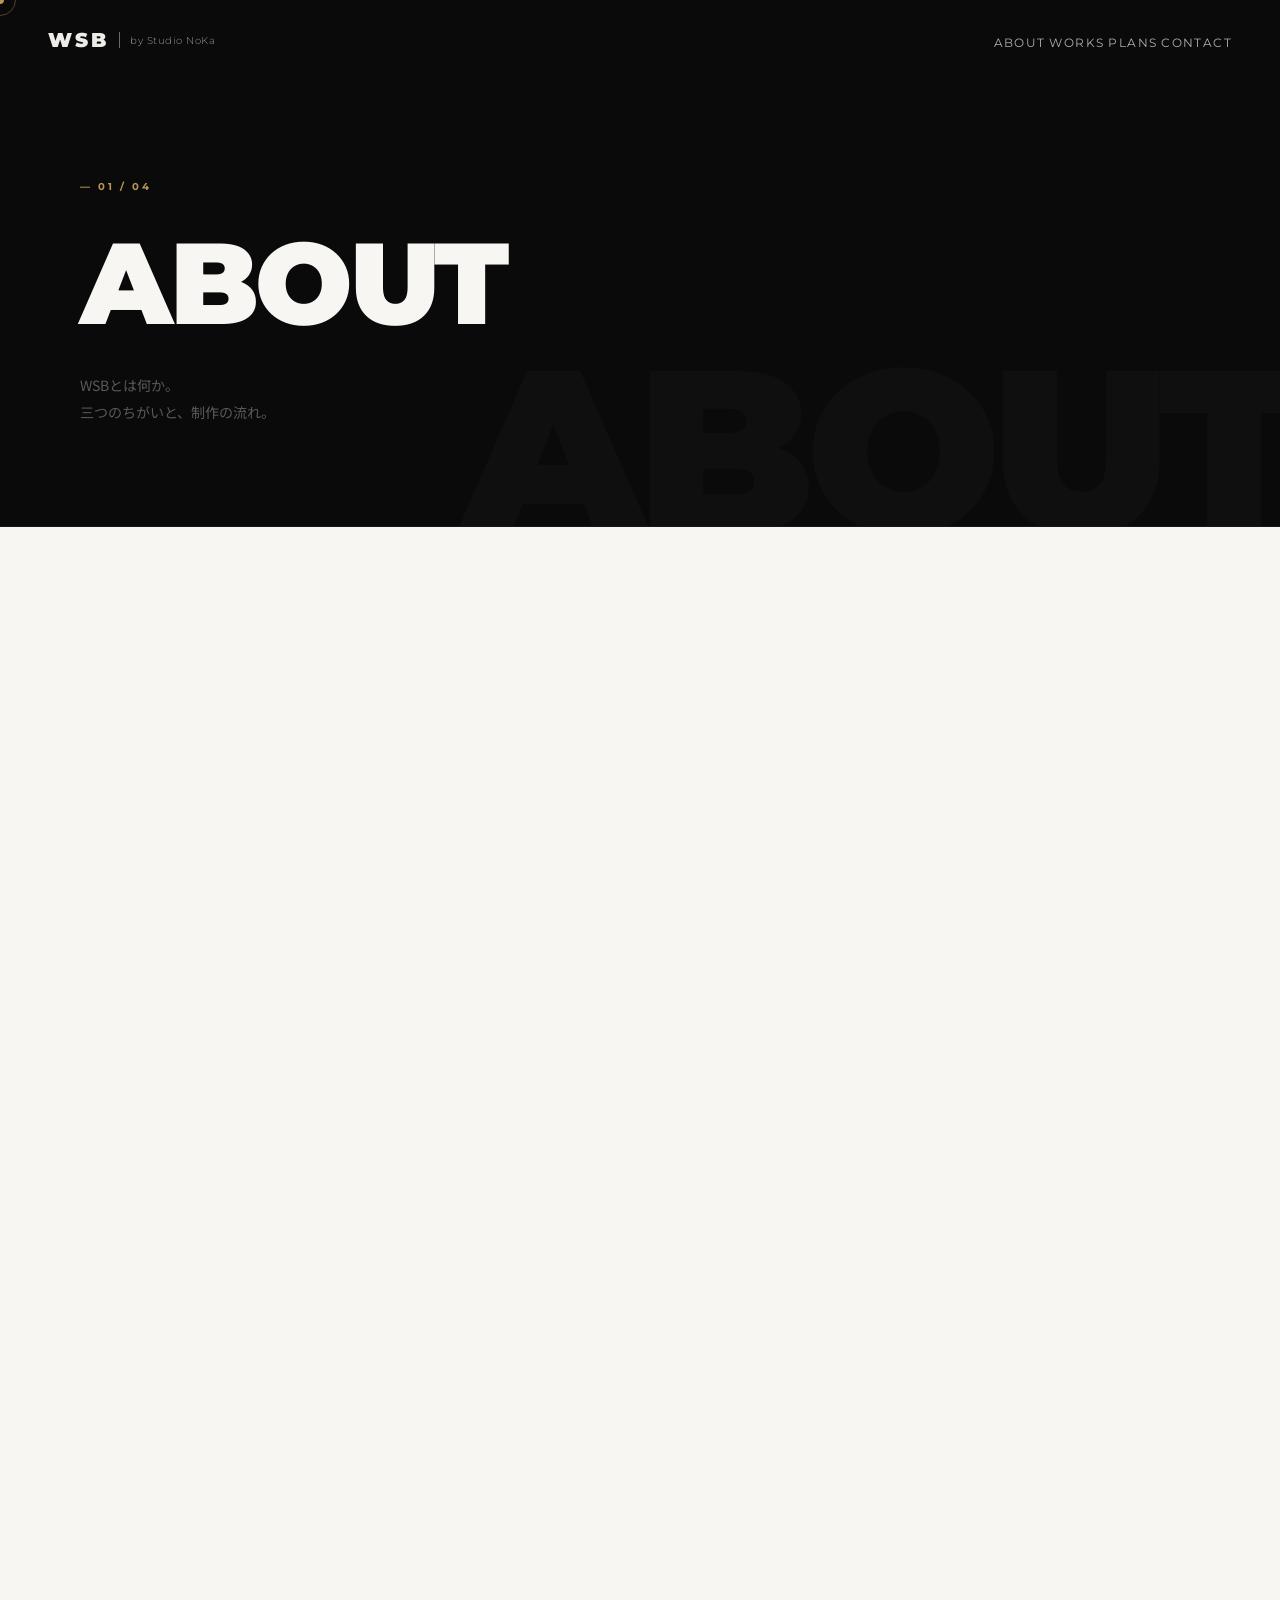
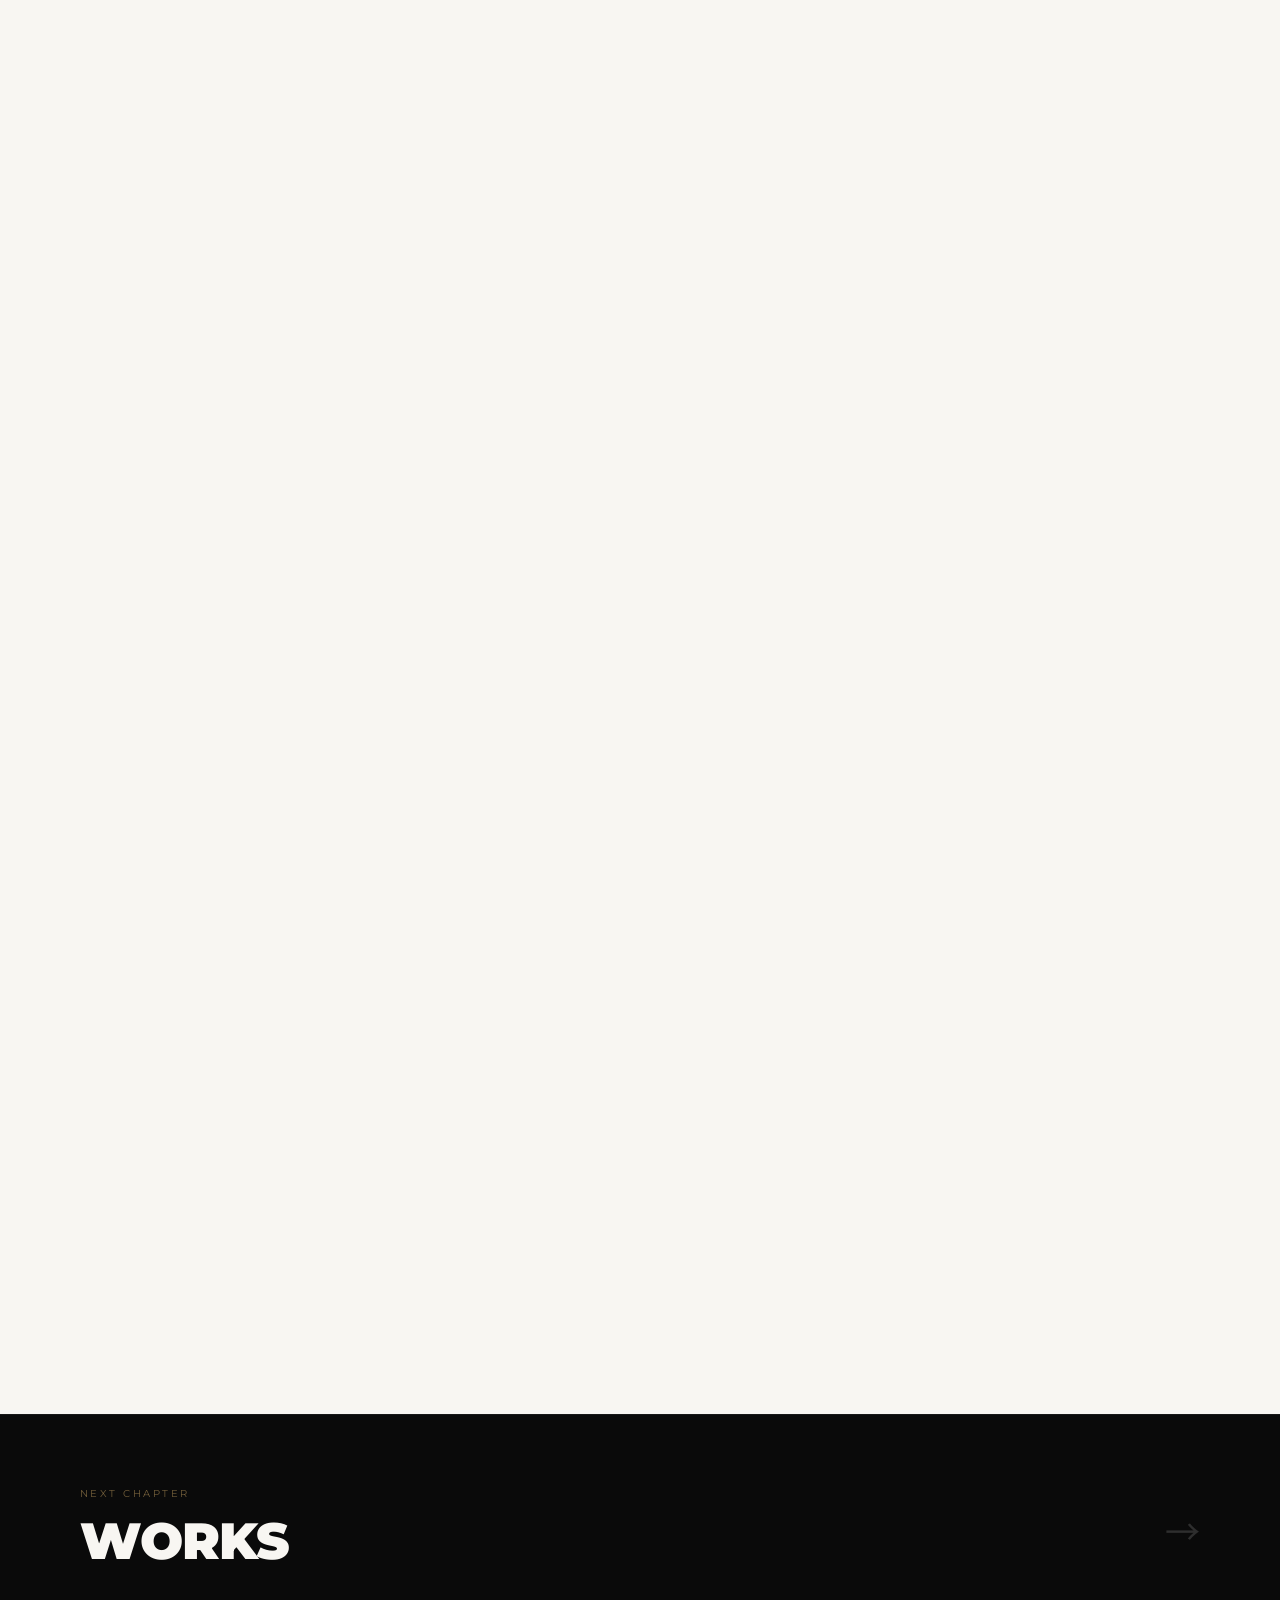
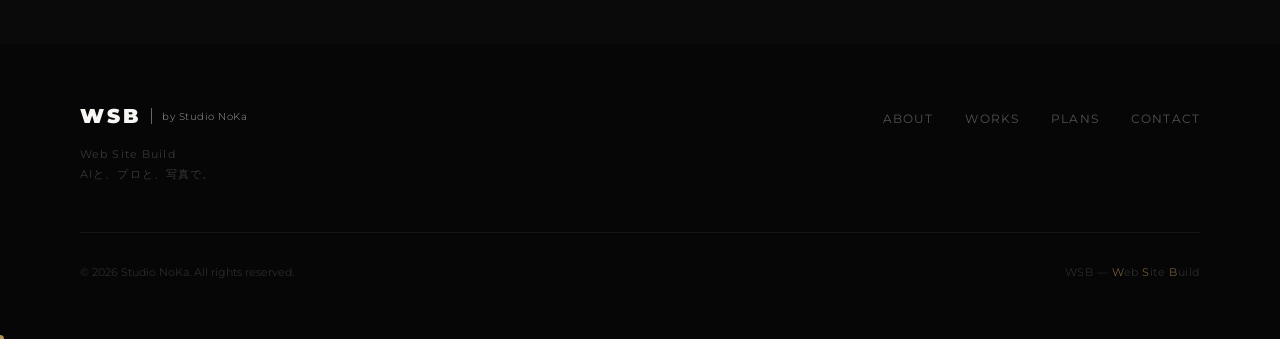
==== about.html @ 39efad17 "v0.4.0: 複数ページ構成へ変換（editorial マガジン style） - index.html をトップページに再構成、#chapters ナビを追加 - about.html / wor" ====
<!DOCTYPE html>
<html lang="ja">
<head>
  <meta charset="UTF-8" />
  <meta name="viewport" content="width=device-width, initial-scale=1.0" />
  <title>About — WSB by Studio NoKa</title>
  <link rel="stylesheet" href="style.css" />
  <link rel="preconnect" href="https://fonts.googleapis.com" />
  <link rel="preconnect" href="https://fonts.gstatic.com" crossorigin />
  <link href="https://fonts.googleapis.com/css2?family=Noto+Sans+JP:wght@100;300;400;700;900&family=Playfair+Display:ital,wght@0,400;0,700;1,400&family=Montserrat:wght@100;300;400;600;700;900&display=swap" rel="stylesheet" />
</head>
<body>

  <!-- ========== LOADER ========== -->
  <div id="loader">
    <div class="loader-text">WSB</div>
  </div>

  <!-- ========== HEADER ========== -->
  <header id="header">
    <div class="header-left">
      <a href="index.html" class="logo">
        <span class="logo-wsb">WSB</span>
        <span class="logo-rule"></span>
        <span class="logo-sub">by Studio NoKa</span>
      </a>
    </div>
    <div class="header-right">
      <nav>
        <a href="about.html">About</a>
        <a href="works.html">Works</a>
        <a href="plans.html">Plans</a>
        <a href="contact.html">Contact</a>
      </nav>
      <button class="menu-btn" id="menuBtn">
        <span></span><span></span>
      </button>
    </div>
  </header>

  <!-- ========== MOBILE MENU ========== -->
  <div class="mobile-menu" id="mobileMenu">
    <nav class="mobile-nav">
      <a href="about.html" class="mobile-link">About</a>
      <a href="works.html" class="mobile-link">Works</a>
      <a href="plans.html" class="mobile-link">Plans</a>
      <a href="contact.html" class="mobile-link">Contact</a>
    </nav>
  </div>

  <!-- ========== PAGE HERO ========== -->
  <section class="page-hero" data-title="About">
    <span class="page-hero-num">— 01 / 04</span>
    <h1>About</h1>
    <p class="page-hero-desc">WSBとは何か。<br>三つのちがいと、制作の流れ。</p>
  </section>

  <!-- ========== ABOUT: 3つのちがい ========== -->
  <section id="about">

    <div class="about-header reveal">
      <p class="section-eyebrow">— Three Differences</p>
      <h2>ほかと<em>ちがう</em>、<br>三つのこと。</h2>
    </div>

    <!-- 01 Photography -->
    <div class="about-row about-row--dark reveal">
      <div class="about-row-num">01</div>
      <div class="about-row-body">
        <h3>写真が、ぜんぶ変える。</h3>
        <p>フリー素材も、AI生成画像も、使いません。Studio NoKaのカメラマンが実際にお店へ行き、その場所にしかない光と空気を撮ります。本物の写真は、言葉より先に信頼をつくります。</p>
        <span class="about-tag">Real Photography</span>
      </div>
      <div class="about-row-img about-row-img--camera">
        <div class="camera-art">
          <div class="camera-body">
            <div class="camera-flash"></div>
          </div>
          <div class="camera-lens"></div>
        </div>
      </div>
    </div>

    <!-- 02 AI × Human -->
    <div class="about-row about-row--accent reveal">
      <div class="about-row-num">02</div>
      <div class="about-row-body">
        <h3>AIのスピードに、<br>人間の目を足す。</h3>
        <p>AIだけでは出せない「この感じ」を、プロが仕上げます。テキスト・構成・デザイン調整まで、人間がひとつひとつ確認して納品。早くて、安くて、ちゃんとしている。</p>
        <span class="about-tag">AI × Human</span>
      </div>
      <div class="deco-lines">
        <span></span><span></span><span></span>
      </div>
    </div>

    <!-- 03 Relationship -->
    <div class="about-row about-row--light reveal">
      <div class="about-row-num">03</div>
      <div class="about-row-body">
        <h3>作って終わり、<br>じゃない。</h3>
        <p>公開後の更新・修正・相談に、ずっと答えます。「デジタルのことは全部あの人に」と思ってもらえる存在になること。それが、WSBの本当の仕事です。</p>
        <span class="about-tag">Ongoing Support</span>
      </div>
      <div class="deco-circle"></div>
    </div>

  </section>

  <!-- ========== FLOW ========== -->
  <section id="flow" class="reveal">
    <div class="flow-header">
      <p class="section-eyebrow">— Process</p>
      <h2>制作の<em>流れ</em>。</h2>
    </div>
    <div class="flow-body">
      <div class="flow-line"></div>
      <div class="flow-items">

        <div class="flow-item" data-num="STEP 01">
          <div class="flow-dot"></div>
          <div class="flow-content">
            <h3>無料相談（LINEまたはZoom）</h3>
            <p>まずは話しましょう。お店のこと、理想のイメージ、予算感、なんでも。30分もあれば方向性が見えます。</p>
          </div>
        </div>

        <div class="flow-item" data-num="STEP 02">
          <div class="flow-dot"></div>
          <div class="flow-content">
            <h3>撮影（オプション）</h3>
            <p>Studio NoKaのカメラマンがお店に伺い、サイト用の写真を撮影します。撮影なしのプランでもOKです。</p>
          </div>
        </div>

        <div class="flow-item" data-num="STEP 03">
          <div class="flow-dot"></div>
          <div class="flow-content">
            <h3>制作・確認</h3>
            <p>AIと人間の手で、最短1〜2週間で仕上げます。確認のやりとりはLINEで気軽に。</p>
          </div>
        </div>

        <div class="flow-item" data-num="STEP 04">
          <div class="flow-dot"></div>
          <div class="flow-content">
            <h3>公開・その後</h3>
            <p>ドメイン取得・サーバー設定・公開まで全部やります。公開後の修正や相談も、ずっと対応します。</p>
          </div>
        </div>

      </div>
    </div>
  </section>

  <!-- ========== PAGE NEXT ========== -->
  <a href="works.html" class="page-next">
    <div>
      <span class="page-next-label">Next Chapter</span>
      <span class="page-next-title">Works</span>
    </div>
    <span class="page-next-arrow">→</span>
  </a>

  <!-- ========== FOOTER ========== -->
  <footer>
    <div class="footer-top">
      <div class="footer-logo-wrap">
        <div class="logo">
          <span class="logo-wsb">WSB</span>
          <span class="logo-rule"></span>
          <span class="logo-sub">by Studio NoKa</span>
        </div>
        <p class="footer-tagline">Web Site Build<br>AIと、プロと、写真で。</p>
      </div>
      <nav class="footer-nav">
        <a href="about.html">About</a>
        <a href="works.html">Works</a>
        <a href="plans.html">Plans</a>
        <a href="contact.html">Contact</a>
      </nav>
    </div>
    <div class="footer-bottom">
      <p>© 2026 Studio NoKa. All rights reserved.</p>
      <p class="footer-credit">WSB — <em>W</em>eb <em>S</em>ite <em>B</em>uild</p>
    </div>
  </footer>

  <script src="script.js"></script>
</body>
</html>
---- style.css ----
/* ============================================================
   WSB by Studio NoKa — style.css  v2 (Editorial)
   ============================================================ */

:root {
  --black:     #0a0a0a;
  --white:     #f8f6f2;
  --off-white: #eeece8;
  --gray:      #888580;
  --gold:      #b8965a;
  --gold-lt:   #d4b07a;
  --dark:      #141414;
  --font-en:   'Montserrat', sans-serif;
  --font-serif:'Playfair Display', serif;
  --font-jp:   'Noto Sans JP', sans-serif;
}

*, *::before, *::after { box-sizing: border-box; margin: 0; padding: 0; }
html { scroll-behavior: smooth; }

body {
  font-family: var(--font-jp);
  background: var(--white);
  color: var(--black);
  overflow-x: hidden;
  cursor: none;
  -webkit-font-smoothing: antialiased;
  -moz-osx-font-smoothing: grayscale;
  text-rendering: optimizeLegibility;
}

/* カスタムカーソル */
body::before {
  content: '';
  width: 8px; height: 8px;
  background: var(--gold);
  border-radius: 50%;
  position: fixed;
  top: 0; left: 0;
  pointer-events: none;
  z-index: 9999;
  transform: translate(-50%, -50%);
  transition: width 0.2s, height 0.2s;
}

.section-eyebrow {
  font-family: var(--font-en);
  font-size: 0.7rem;
  font-weight: 600;
  letter-spacing: 0.25em;
  text-transform: uppercase;
  color: var(--gold);
  margin-bottom: 20px;
  display: block;
}

/* ============================================================
   LOADER
   ============================================================ */

#loader {
  position: fixed;
  inset: 0;
  background: var(--black);
  z-index: 9000;
  display: flex;
  align-items: center;
  justify-content: center;
  transition: opacity 0.6s ease, visibility 0.6s ease;
}

#loader.hidden {
  opacity: 0;
  visibility: hidden;
}

.loader-text {
  font-family: var(--font-en);
  font-weight: 900;
  font-size: 4rem;
  letter-spacing: 0.3em;
  color: var(--white);
  animation: loaderPulse 0.8s ease-in-out alternate infinite;
}

@keyframes loaderPulse {
  from { opacity: 0.3; letter-spacing: 0.3em; }
  to   { opacity: 1;   letter-spacing: 0.5em; }
}

/* ============================================================
   HEADER
   ============================================================ */

#header {
  position: fixed;
  top: 0; left: 0; right: 0;
  z-index: 500;
  padding: 28px 48px;
  display: flex;
  align-items: center;
  justify-content: space-between;
  mix-blend-mode: difference;
}

#header.scrolled { mix-blend-mode: normal; background: rgba(248,246,242,0.92); backdrop-filter: blur(12px); padding: 18px 48px; transition: all 0.4s; }

.logo {
  display: flex;
  align-items: center;
  gap: 10px;
  text-decoration: none;
}

.logo-wsb {
  font-family: var(--font-en);
  font-size: 1.25rem;
  font-weight: 900;
  letter-spacing: 0.15em;
  color: var(--white);
}

#header.scrolled .logo-wsb { color: var(--black); }

.logo-rule {
  width: 1px;
  height: 16px;
  background: rgba(255,255,255,0.4);
  display: block;
}

#header.scrolled .logo-rule { background: rgba(0,0,0,0.2); }

.logo-sub {
  font-family: var(--font-en);
  font-size: 0.65rem;
  font-weight: 300;
  color: rgba(255,255,255,0.6);
  letter-spacing: 0.05em;
}

#header.scrolled .logo-sub { color: var(--gray); }

.header-right {
  display: flex;
  align-items: center;
  gap: 40px;
}

nav a {
  font-family: var(--font-en);
  font-size: 0.72rem;
  font-weight: 400;
  letter-spacing: 0.12em;
  text-transform: uppercase;
  color: rgba(255,255,255,0.7);
  text-decoration: none;
  transition: color 0.2s;
}

nav a:hover { color: var(--gold); }
#header.scrolled nav a { color: var(--black); }
#header.scrolled nav a:hover { color: var(--gold); }

.menu-btn {
  display: none;
  flex-direction: column;
  gap: 5px;
  background: none;
  border: none;
  cursor: pointer;
  padding: 4px;
}

.menu-btn span {
  display: block;
  width: 22px;
  height: 1px;
  background: var(--white);
  transition: transform 0.3s;
}

#header.scrolled .menu-btn span { background: var(--black); }

/* ============================================================
   MOBILE MENU
   ============================================================ */

.mobile-menu {
  position: fixed;
  inset: 0;
  background: var(--black);
  z-index: 400;
  display: flex;
  align-items: center;
  justify-content: center;
  opacity: 0;
  visibility: hidden;
  transition: opacity 0.4s, visibility 0.4s;
}

.mobile-menu.open { opacity: 1; visibility: visible; }

.mobile-nav {
  display: flex;
  flex-direction: column;
  gap: 32px;
  text-align: center;
}

.mobile-link {
  font-family: var(--font-en);
  font-size: 2rem;
  font-weight: 700;
  letter-spacing: 0.1em;
  color: var(--white);
  text-decoration: none;
  text-transform: uppercase;
  transition: color 0.2s;
}

.mobile-link:hover { color: var(--gold); }

/* ============================================================
   HERO
   ============================================================ */

#hero {
  min-height: 100vh;
  background: var(--black);
  display: grid;
  grid-template-columns: 1fr 1fr;
  grid-template-rows: 1fr auto;
  position: relative;
  overflow: hidden;
}

/* ノイズテクスチャ */
#hero::before {
  content: '';
  position: absolute;
  inset: 0;
  background-image: url("data:image/svg+xml,%3Csvg viewBox='0 0 256 256' xmlns='http://www.w3.org/2000/svg'%3E%3Cfilter id='noise'%3E%3CfeTurbulence type='fractalNoise' baseFrequency='0.9' numOctaves='4' stitchTiles='stitch'/%3E%3C/filter%3E%3Crect width='100%25' height='100%25' filter='url(%23noise)' opacity='0.04'/%3E%3C/svg%3E");
  opacity: 0.4;
  z-index: 1;
  pointer-events: none;
}

.hero-side-label {
  position: absolute;
  left: 0;
  top: 50%;
  transform: translateX(-50%) translateY(-50%) rotate(-90deg);
  z-index: 2;
  white-space: nowrap;
}

.hero-side-label span {
  font-family: var(--font-en);
  font-size: 0.6rem;
  font-weight: 300;
  letter-spacing: 0.3em;
  color: rgba(255,255,255,0.2);
  text-transform: uppercase;
}

.hero-copy {
  grid-column: 1;
  grid-row: 1;
  display: flex;
  align-items: flex-end;
  padding: 120px 64px 80px;
  z-index: 2;
  position: relative;
}

.hero-copy-inner { width: 100%; }

.hero-no {
  font-family: var(--font-en);
  font-size: 0.7rem;
  color: var(--gold);
  letter-spacing: 0.2em;
  margin-bottom: 32px;
}

#hero h1 {
  overflow: hidden;
}

.h1-line {
  display: block;
  font-family: var(--font-jp);
  font-weight: 900;
  font-size: clamp(3.5rem, 7vw, 6.5rem);
  color: var(--white);
  line-height: 1.1;
  letter-spacing: -0.02em;
  transform: translateY(100%);
  opacity: 0;
  transition: transform 0.9s cubic-bezier(0.16, 1, 0.3, 1), opacity 0.9s ease;
}

.h1-line--2 { transition-delay: 0.1s; }
.h1-line--3 { transition-delay: 0.2s; }

.h1-line.visible { transform: translateY(0); opacity: 1; }

.hero-sub-wrap {
  margin-top: 40px;
  display: flex;
  align-items: flex-end;
  justify-content: space-between;
  gap: 24px;
}

.hero-sub {
  font-size: 0.85rem;
  line-height: 1.9;
  color: rgba(255,255,255,0.45);
  max-width: 280px;
}

.hero-cta {
  display: inline-flex;
  align-items: center;
  gap: 10px;
  border: 1px solid rgba(255,255,255,0.2);
  color: var(--white);
  padding: 14px 28px;
  font-family: var(--font-en);
  font-size: 0.75rem;
  font-weight: 600;
  letter-spacing: 0.12em;
  text-transform: uppercase;
  text-decoration: none;
  white-space: nowrap;
  transition: border-color 0.3s, background 0.3s;
  flex-shrink: 0;
}

.hero-cta:hover { border-color: var(--gold); background: rgba(184,150,90,0.1); }

.hero-visual {
  grid-column: 2;
  grid-row: 1;
  position: relative;
  z-index: 2;
}

.hero-img-frame {
  position: absolute;
  inset: 60px 40px 40px 0;
  overflow: hidden;
  background: linear-gradient(160deg, rgba(184,150,90,0.06) 0%, transparent 60%), #0d0d0d;
}

/* グリッドテクスチャ */
.hero-img-frame::before {
  content: '';
  position: absolute;
  inset: 0;
  background-image:
    linear-gradient(rgba(184,150,90,0.04) 1px, transparent 1px),
    linear-gradient(90deg, rgba(184,150,90,0.04) 1px, transparent 1px);
  background-size: 48px 48px;
  pointer-events: none;
  z-index: 1;
}

/* 幽霊テキスト */
.hero-img-frame::after {
  content: 'PHOTO';
  position: absolute;
  bottom: -24px;
  right: -16px;
  font-family: var(--font-en);
  font-weight: 900;
  font-size: clamp(6rem, 14vw, 11rem);
  color: rgba(255,255,255,0.025);
  letter-spacing: -0.04em;
  line-height: 1;
  pointer-events: none;
  z-index: 1;
  user-select: none;
}

.hero-img-inner {
  width: 100%;
  height: 100%;
  background:
    linear-gradient(160deg, rgba(184,150,90,0.15) 0%, transparent 50%),
    linear-gradient(to bottom right, #1a1008, #0a0a0a);
  transform: scale(1.05);
  transition: transform 8s ease;
}

.hero-img-inner:hover { transform: scale(1); }

/* ============================================================
   HERO IMAGE PLACEHOLDER
   画像・モックアップが入るまでの空フレーム
   ============================================================ */

/* 右下に装飾テキスト */
.hero-caption {
  position: absolute;
  bottom: 48px;
  right: 48px;
  z-index: 3;
}

.hero-caption span {
  font-family: var(--font-en);
  font-size: 0.6rem;
  color: rgba(255,255,255,0.2);
  letter-spacing: 0.1em;
  writing-mode: vertical-rl;
}

/* マーキー */
.hero-marquee {
  grid-column: 1 / -1;
  grid-row: 2;
  border-top: 1px solid rgba(255,255,255,0.08);
  overflow: hidden;
  padding: 16px 0;
  z-index: 2;
}

.marquee-track {
  display: flex;
  white-space: nowrap;
  animation: marquee 20s linear infinite;
}

.marquee-track span {
  font-family: var(--font-en);
  font-size: 0.7rem;
  font-weight: 300;
  letter-spacing: 0.2em;
  color: rgba(255,255,255,0.25);
  padding-right: 0;
  flex-shrink: 0;
}

@keyframes marquee {
  from { transform: translateX(0); }
  to   { transform: translateX(-33.33%); }
}

/* ============================================================
   STATEMENT
   ============================================================ */

#statement {
  background: var(--off-white);
  padding: 200px 80px;
  position: relative;
  overflow: hidden;
}

.statement-inner {
  max-width: 900px;
}

.statement-label {
  font-family: var(--font-en);
  font-size: 0.7rem;
  letter-spacing: 0.2em;
  color: var(--gold);
  margin-bottom: 48px;
}

.statement-quote {
  font-family: var(--font-jp);
  font-size: clamp(2.2rem, 5vw, 4.5rem);
  font-weight: 700;
  line-height: 1.4;
  color: var(--black);
  margin-bottom: 56px;
  border: none;
}

.statement-quote em {
  font-style: normal;
  color: var(--gold);
  position: relative;
}

.statement-quote em::after {
  content: '';
  position: absolute;
  bottom: 4px;
  left: 0; right: 0;
  height: 2px;
  background: var(--gold);
  opacity: 0.4;
}

.statement-sub {
  padding-left: 40px;
  border-left: 2px solid var(--gold);
}

.statement-sub p {
  font-size: 0.95rem;
  line-height: 1.9;
  color: var(--gray);
  margin-bottom: 16px;
}

.statement-answer {
  font-weight: 700;
  color: var(--black) !important;
  font-size: 1.1rem !important;
}

/* 背景大きな数字 */
.statement-number {
  position: absolute;
  right: -20px;
  top: 50%;
  transform: translateY(-50%);
  font-family: var(--font-en);
  font-size: clamp(180px, 25vw, 300px);
  font-weight: 900;
  color: rgba(0,0,0,0.04);
  line-height: 1;
  user-select: none;
  pointer-events: none;
}

/* ============================================================
   ABOUT — 3つの強み（フルブリード横断レイアウト）
   ============================================================ */

#about {
  padding: 0;
}

.about-header {
  padding: 120px 80px 80px;
  background: var(--white);
}

.about-header h2 {
  font-family: var(--font-jp);
  font-size: clamp(2rem, 4vw, 3.5rem);
  font-weight: 700;
  line-height: 1.3;
}

.about-header h2 em {
  font-style: normal;
  font-family: var(--font-serif);
  color: var(--gold);
}

.about-row {
  display: grid;
  grid-template-columns: 120px 1fr auto;
  align-items: center;
  min-height: 320px;
  padding: 64px 80px;
  position: relative;
  overflow: hidden;
  gap: 40px;
}

.about-row--dark  { background: var(--black); }
.about-row--accent{ background: var(--dark); }
.about-row--light { background: var(--off-white); }

.about-row-num {
  font-family: var(--font-en);
  font-weight: 900;
  font-size: 5rem;
  line-height: 1;
  color: rgba(255,255,255,0.06);
  flex-shrink: 0;
}

.about-row--light .about-row-num { color: rgba(0,0,0,0.06); }

.about-row-body { max-width: 540px; }

.about-row-body h3 {
  font-family: var(--font-jp);
  font-size: clamp(1.4rem, 2.5vw, 2rem);
  font-weight: 700;
  line-height: 1.4;
  color: var(--white);
  margin-bottom: 20px;
}

.about-row--light .about-row-body h3 { color: var(--black); }

.about-row-body p {
  font-size: 0.88rem;
  line-height: 1.9;
  color: rgba(255,255,255,0.5);
}

.about-row--light .about-row-body p { color: var(--gray); }

.about-tag {
  display: inline-block;
  margin-top: 24px;
  font-family: var(--font-en);
  font-size: 0.65rem;
  letter-spacing: 0.15em;
  text-transform: uppercase;
  color: var(--gold);
  border: 1px solid rgba(184,150,90,0.4);
  padding: 6px 16px;
  border-radius: 20px;
}

/* 装飾要素 */
.deco-lines {
  display: flex;
  flex-direction: column;
  gap: 8px;
  flex-shrink: 0;
}

.deco-lines span {
  display: block;
  height: 1px;
  background: rgba(255,255,255,0.1);
  width: 80px;
}

.deco-lines span:nth-child(2) { width: 120px; }
.deco-lines span:nth-child(3) { width: 60px; }

.about-row-img {
  width: 260px;
  height: 260px;
  flex-shrink: 0;
  border-radius: 2px;
  overflow: hidden;
}

.about-row-img--camera {
  background: transparent;
  display: flex;
  align-items: center;
  justify-content: center;
  position: relative;
}

/* CSS カメラアート */
.camera-art {
  position: relative;
  width: 140px;
  height: 100px;
  opacity: 0.25;
}

.camera-body {
  position: absolute;
  inset: 0;
  border: 2px solid var(--gold);
  border-radius: 10px;
}

.camera-body::before {
  content: '';
  position: absolute;
  top: -12px; left: 50%; transform: translateX(-50%);
  width: 40px; height: 12px;
  border: 2px solid var(--gold);
  border-bottom: none;
  border-radius: 4px 4px 0 0;
}

.camera-lens {
  position: absolute;
  top: 50%; left: 50%;
  transform: translate(-50%, -50%);
  width: 48px; height: 48px;
  border: 2px solid var(--gold);
  border-radius: 50%;
}

.camera-lens::after {
  content: '';
  position: absolute;
  inset: 8px;
  border: 1px solid rgba(184,150,90,0.5);
  border-radius: 50%;
}

.camera-flash {
  position: absolute;
  top: 16px; left: 16px;
  width: 16px; height: 10px;
  border: 1px solid var(--gold);
  border-radius: 2px;
}

.deco-circle {
  width: 180px;
  height: 180px;
  border: 1px solid rgba(0,0,0,0.08);
  border-radius: 50%;
  flex-shrink: 0;
}

/* ============================================================
   FLOW
   ============================================================ */

#flow {
  background: var(--white);
  padding: 160px 0;
}

.flow-header {
  padding: 0 80px;
  margin-bottom: 80px;
}

.flow-header h2 {
  font-family: var(--font-en);
  font-size: clamp(2rem, 4vw, 3.5rem);
  font-weight: 900;
  line-height: 1.1;
  letter-spacing: -0.02em;
}

.flow-header h2 em {
  font-style: italic;
  font-family: var(--font-serif);
  color: var(--gold);
}

.flow-body {
  padding: 0 80px;
  position: relative;
}

.flow-line {
  position: absolute;
  left: 120px;
  top: 12px;
  bottom: 12px;
  width: 1px;
  background: linear-gradient(to bottom, var(--gold), transparent);
}

.flow-items {
  display: flex;
  flex-direction: column;
  gap: 0;
}

.flow-item {
  display: grid;
  grid-template-columns: 80px 1fr;
  gap: 40px;
  padding: 40px 0;
  border-bottom: 1px solid rgba(0,0,0,0.06);
  position: relative;
}

.flow-item::before {
  content: attr(data-num);
  position: absolute;
  left: -8px;
  top: 40px;
  font-family: var(--font-en);
  font-size: 0.65rem;
  font-weight: 700;
  color: var(--gold);
  letter-spacing: 0.1em;
}

.flow-dot {
  width: 10px;
  height: 10px;
  background: var(--gold);
  border-radius: 50%;
  margin-top: 6px;
  flex-shrink: 0;
  position: relative;
  left: 32px;
}

.flow-content h3 {
  font-size: 1.1rem;
  font-weight: 700;
  margin-bottom: 8px;
}

.flow-content p {
  font-size: 0.85rem;
  color: var(--gray);
  line-height: 1.8;
}

/* ============================================================
   PLANS
   ============================================================ */

#plans {
  background: var(--black);
  padding: 120px 0;
}

.plans-label-wrap {
  padding: 0 80px;
  margin-bottom: 80px;
}

.plans-label-wrap h2 {
  font-family: var(--font-jp);
  font-size: clamp(2rem, 4vw, 3.5rem);
  font-weight: 700;
  line-height: 1.3;
  color: var(--white);
}

.plans-label-wrap h2 em {
  font-style: normal;
  font-family: var(--font-serif);
  color: var(--gold);
}

.plans-list {
  border-top: 1px solid rgba(255,255,255,0.06);
}

.plan-row {
  display: grid;
  grid-template-columns: 220px 200px 1fr 180px;
  align-items: center;
  gap: 40px;
  padding: 48px 80px;
  border-bottom: 1px solid rgba(255,255,255,0.06);
  position: relative;
  transition: background 0.3s;
}

.plan-row:hover { background: rgba(255,255,255,0.02); }

/* ¥0 Self 行 — 少し抑えたトーンで、でも堂々と */
.plan-row--free {
  opacity: 0.6;
  border-bottom-style: dashed;
}

.plan-row--free:hover {
  opacity: 1;
}

.plan-row-price--free {
  color: var(--gray);
  font-size: 1.8rem;
}

.plan-row-btn--free {
  border-color: rgba(255,255,255,0.08);
  color: rgba(255,255,255,0.3);
  font-size: 0.68rem;
}

.plan-row-btn--free:hover {
  border-color: rgba(255,255,255,0.3);
  color: rgba(255,255,255,0.5);
}

.plan-row--featured {
  background: rgba(184,150,90,0.06);
  border-bottom-color: rgba(184,150,90,0.15);
}

.plan-row-badge {
  position: absolute;
  top: 20px;
  left: 80px;
  font-family: var(--font-en);
  font-size: 0.6rem;
  font-weight: 700;
  letter-spacing: 0.15em;
  text-transform: uppercase;
  color: var(--gold);
}

.plan-row-name {
  display: flex;
  flex-direction: column;
  gap: 4px;
}

.plan-row-en {
  font-family: var(--font-en);
  font-weight: 700;
  font-size: 1.4rem;
  letter-spacing: 0.05em;
  color: var(--white);
}

.plan-row-jp {
  font-size: 0.75rem;
  color: var(--gray);
}

.plan-row-price {
  font-family: var(--font-en);
  font-size: 1.8rem;
  font-weight: 700;
  color: var(--white);
  letter-spacing: -0.02em;
}

.plan-row-price small {
  font-size: 0.9rem;
  color: var(--gray);
}

.plan-row-desc p {
  font-size: 0.82rem;
  color: rgba(255,255,255,0.4);
  margin-bottom: 12px;
  line-height: 1.7;
}

.plan-row-desc ul {
  list-style: none;
}

.plan-row-desc ul li {
  font-size: 0.78rem;
  color: rgba(255,255,255,0.3);
  padding: 3px 0;
}

.plan-row-desc ul li::before {
  content: '—  ';
  color: var(--gold);
  opacity: 0.6;
}

.plan-row-btn {
  display: inline-block;
  text-align: center;
  padding: 13px 28px;
  border: 1px solid rgba(255,255,255,0.15);
  color: rgba(255,255,255,0.6);
  font-family: var(--font-en);
  font-size: 0.72rem;
  font-weight: 600;
  letter-spacing: 0.1em;
  text-transform: uppercase;
  text-decoration: none;
  transition: all 0.3s;
  white-space: nowrap;
}

.plan-row-btn:hover {
  border-color: var(--gold);
  color: var(--gold);
}

.plan-row-btn--featured {
  background: var(--gold);
  border-color: var(--gold);
  color: var(--black);
}

.plan-row-btn--featured:hover {
  background: var(--gold-lt);
  border-color: var(--gold-lt);
  color: var(--black);
}

.plans-note {
  padding: 32px 80px 0;
  font-size: 0.75rem;
  color: rgba(255,255,255,0.2);
}

/* ============================================================
   WORKS — モザイクレイアウト
   ============================================================ */

#works {
  background: var(--white);
  padding: 160px 0 0;
}

.works-header {
  padding: 0 80px 64px;
}

.works-header h2 {
  font-family: var(--font-jp);
  font-size: clamp(2rem, 4vw, 3.5rem);
  font-weight: 700;
}

.works-header h2 em {
  font-style: normal;
  font-family: var(--font-serif);
  color: var(--gold);
}

.works-mosaic {
  display: grid;
  grid-template-columns: 1fr 1fr 1fr;
  grid-template-rows: 320px 320px;
  gap: 2px;
}

.works-item {
  position: relative;
  overflow: hidden;
  background: var(--black);
  transition: background 0.4s;
}

.works-item--tall   { grid-row: 1 / 3; }
.works-item--wide   { grid-column: 2 / 4; }

/* 各セルのカラーバリエーション */
.works-item--c1 { background: #0d0d0d; }
.works-item--c2 { background: #111108; }
.works-item--c3 { background: #0d0d12; }
.works-item--coming { background: #080808; }

.works-item:hover { background: #161410; }

/* 背景に大きな番号 */
.works-num-bg {
  position: absolute;
  bottom: -20px;
  right: -10px;
  font-family: var(--font-en);
  font-weight: 900;
  font-size: clamp(8rem, 16vw, 14rem);
  line-height: 1;
  color: rgba(255,255,255,0.03);
  letter-spacing: -0.05em;
  pointer-events: none;
  user-select: none;
  transition: color 0.4s;
}

.works-num-bg--plus {
  font-size: clamp(10rem, 18vw, 16rem);
  bottom: -30px;
  right: -5px;
}

.works-item:hover .works-num-bg { color: rgba(184,150,90,0.06); }

/* テキスト情報 — 常時表示 */
.works-info {
  position: absolute;
  bottom: 0; left: 0; right: 0;
  padding: 32px;
}

.works-info--show {
  opacity: 1;
  transform: none;
}

/* 左上ライン装飾 */
.works-item::before {
  content: '';
  position: absolute;
  top: 32px; left: 32px;
  width: 24px; height: 1px;
  background: rgba(184,150,90,0.3);
  transition: width 0.4s;
}

.works-item:hover::before { width: 48px; background: var(--gold); }

.works-cat {
  font-family: var(--font-en);
  font-size: 0.6rem;
  letter-spacing: 0.2em;
  text-transform: uppercase;
  color: rgba(184,150,90,0.6);
  margin-bottom: 10px;
  display: block;
}

.works-info h3 {
  font-size: clamp(1rem, 1.6vw, 1.3rem);
  font-weight: 700;
  color: rgba(255,255,255,0.7);
  line-height: 1.4;
  letter-spacing: 0.02em;
}

.works-info p {
  font-family: var(--font-en);
  font-size: 0.65rem;
  color: rgba(255,255,255,0.2);
  margin-top: 8px;
  letter-spacing: 0.1em;
}

/* ============================================================
   VOICE
   ============================================================ */

#voice {
  background: var(--off-white);
  padding: 160px 80px;
}

.voice-inner {
  display: grid;
  grid-template-columns: 1fr 340px;
  gap: 80px;
  align-items: start;
}

.voice-main { position: relative; }

.voice-quote-mark {
  font-family: Georgia, serif;
  font-size: 12rem;
  color: var(--gold);
  opacity: 0.15;
  line-height: 0.6;
  position: absolute;
  top: 0;
  left: -16px;
}

.voice-featured {
  font-family: var(--font-jp);
  font-size: clamp(1.2rem, 2vw, 1.7rem);
  font-weight: 400;
  line-height: 1.8;
  color: var(--black);
  border: none;
  padding-top: 48px;
  position: relative;
  margin-bottom: 24px;
}

.voice-attr {
  font-family: var(--font-en);
  font-size: 0.75rem;
  color: var(--gray);
  letter-spacing: 0.05em;
}

.voice-others {
  display: flex;
  flex-direction: column;
  gap: 32px;
  padding-top: 48px;
  border-left: 1px solid rgba(0,0,0,0.1);
  padding-left: 32px;
}

.voice-small p {
  font-size: 0.85rem;
  line-height: 1.8;
  color: var(--gray);
  margin-bottom: 8px;
}

.voice-small span {
  font-family: var(--font-en);
  font-size: 0.72rem;
  color: rgba(0,0,0,0.3);
}

/* ============================================================
   FAQ
   ============================================================ */

#faq {
  background: var(--white);
  padding: 120px 0;
}

.faq-inner {
  display: grid;
  grid-template-columns: 280px 1fr;
  gap: 80px;
  padding: 0 80px;
}

.faq-left h2 {
  font-family: var(--font-jp);
  font-size: clamp(1.8rem, 3vw, 2.8rem);
  font-weight: 700;
  line-height: 1.3;
  position: sticky;
  top: 100px;
}

.faq-left h2 em {
  font-style: normal;
  font-family: var(--font-serif);
  color: var(--gold);
}

.faq-right {
  border-top: 1px solid rgba(0,0,0,0.1);
}

.faq-item {
  border-bottom: 1px solid rgba(0,0,0,0.08);
  overflow: hidden;
}

.faq-q {
  display: flex;
  align-items: center;
  gap: 16px;
  padding: 28px 0;
  font-weight: 700;
  font-size: 0.95rem;
  cursor: pointer;
  user-select: none;
}

.faq-q-num {
  font-family: var(--font-en);
  font-weight: 700;
  color: var(--gold);
  font-size: 0.9rem;
  flex-shrink: 0;
}

.faq-icon {
  margin-left: auto;
  font-size: 1.4rem;
  font-weight: 300;
  color: var(--gray);
  transition: transform 0.3s;
  flex-shrink: 0;
  line-height: 1;
}

.faq-item.open .faq-icon { transform: rotate(45deg); }

.faq-a {
  font-size: 0.88rem;
  color: var(--gray);
  line-height: 1.9;
  padding: 0 0 28px 32px;
  display: none;
}

.faq-item.open .faq-a { display: block; }

/* ============================================================
   CONTACT
   ============================================================ */

#contact {
  background: var(--black);
  padding: 160px 80px;
  position: relative;
  overflow: hidden;
  text-align: center;
}

.contact-bg-text {
  position: absolute;
  top: 50%;
  left: 50%;
  transform: translate(-50%, -50%);
  font-family: var(--font-en);
  font-weight: 900;
  font-size: clamp(80px, 18vw, 200px);
  color: rgba(255,255,255,0.02);
  letter-spacing: 0.1em;
  white-space: nowrap;
  user-select: none;
  pointer-events: none;
}

.contact-inner { position: relative; z-index: 2; }

.contact-inner h2 {
  font-family: var(--font-jp);
  font-size: clamp(2.5rem, 5vw, 5rem);
  font-weight: 700;
  color: var(--white);
  line-height: 1.2;
  margin-bottom: 32px;
}

.contact-body {
  font-size: 0.9rem;
  color: rgba(255,255,255,0.4);
  line-height: 1.9;
  margin-bottom: 56px;
}

.contact-actions {
  display: flex;
  flex-direction: column;
  align-items: center;
  gap: 48px;
}

.contact-btn-line {
  background: #06C755;
  color: var(--white);
  padding: 18px 56px;
  font-family: var(--font-en);
  font-size: 0.85rem;
  font-weight: 600;
  letter-spacing: 0.1em;
  display: inline-flex;
  align-items: center;
  gap: 12px;
  text-decoration: none;
  transition: opacity 0.2s;
}

.contact-btn-line:hover { opacity: 0.85; }

.contact-qr {
  display: flex;
  flex-direction: column;
  align-items: center;
  gap: 12px;
}

.contact-qr img {
  width: 288px;
  height: 288px;
  border-radius: 10px;
  background: var(--white);
  padding: 8px;
}

.contact-qr span {
  font-family: var(--font-en);
  font-size: 0.6rem;
  color: rgba(255,255,255,0.2);
  letter-spacing: 0.15em;
  text-transform: uppercase;
}

/* メールアドレス — 素のテキスト、大きく */
.contact-mail-text {
  font-family: var(--font-en);
  font-size: clamp(0.9rem, 1.8vw, 1.2rem);
  font-weight: 300;
  letter-spacing: 0.08em;
  color: rgba(255,255,255,0.35);
  text-decoration: none;
  border-bottom: 1px solid rgba(255,255,255,0.1);
  padding-bottom: 4px;
  transition: color 0.3s, border-color 0.3s;
}

.contact-mail-text:hover {
  color: var(--gold);
  border-color: rgba(184,150,90,0.4);
}

/* ============================================================
   FOOTER
   ============================================================ */

footer {
  background: #060606;
  padding: 60px 80px;
}

.footer-top {
  display: flex;
  justify-content: space-between;
  align-items: flex-start;
  padding-bottom: 48px;
  border-bottom: 1px solid rgba(255,255,255,0.06);
  margin-bottom: 32px;
}

.footer-tagline {
  font-family: var(--font-en);
  font-size: 0.7rem;
  color: rgba(255,255,255,0.2);
  letter-spacing: 0.1em;
  line-height: 1.8;
  margin-top: 16px;
}

.footer-nav {
  display: flex;
  gap: 32px;
  margin-top: 8px;
}

.footer-nav a {
  font-family: var(--font-en);
  font-size: 0.72rem;
  font-weight: 400;
  letter-spacing: 0.1em;
  text-transform: uppercase;
  color: rgba(255,255,255,0.3);
  text-decoration: none;
  transition: color 0.2s;
}

.footer-nav a:hover { color: var(--gold); }

.footer-bottom {
  display: flex;
  justify-content: space-between;
  align-items: center;
}

.footer-bottom p {
  font-family: var(--font-en);
  font-size: 0.7rem;
  color: rgba(255,255,255,0.15);
}

.footer-credit {
  letter-spacing: 0.05em;
}

.footer-credit em { font-style: normal; color: var(--gold); opacity: 0.6; }

/* ============================================================
   REVEAL ANIMATIONS
   ============================================================ */

.reveal {
  opacity: 0;
  transform: translateY(32px);
  transition: opacity 0.8s cubic-bezier(0.16, 1, 0.3, 1),
              transform 0.8s cubic-bezier(0.16, 1, 0.3, 1);
}

.reveal.visible {
  opacity: 1;
  transform: translateY(0);
}

/* ============================================================
   CHAPTERS NAV (index top page)
   ============================================================ */

#chapters {
  background: var(--black);
  padding: 160px 80px;
  position: relative;
  overflow: hidden;
}

.chapters-eyebrow {
  margin-bottom: 64px;
}

.chapters-list {
  display: flex;
  flex-direction: column;
  border-top: 1px solid rgba(255,255,255,0.06);
}

.chapter-item {
  display: grid;
  grid-template-columns: 80px 240px 1fr 48px;
  align-items: center;
  gap: 40px;
  padding: 48px 0;
  border-bottom: 1px solid rgba(255,255,255,0.06);
  text-decoration: none;
  transition: padding-left 0.4s cubic-bezier(0.16,1,0.3,1);
}

.chapter-item:hover { padding-left: 16px; }

.chapter-num {
  font-family: var(--font-en);
  font-size: 0.65rem;
  font-weight: 700;
  letter-spacing: 0.25em;
  color: var(--gold);
  opacity: 0.6;
}

.chapter-title {
  font-family: var(--font-en);
  font-size: clamp(1.8rem, 3vw, 2.8rem);
  font-weight: 900;
  letter-spacing: -0.02em;
  color: var(--white);
  text-transform: uppercase;
  transition: color 0.3s;
}

.chapter-item:hover .chapter-title { color: var(--gold); }

.chapter-desc {
  font-size: 0.82rem;
  color: rgba(255,255,255,0.28);
  line-height: 1.7;
}

.chapter-arrow {
  font-family: var(--font-en);
  font-size: 1.3rem;
  color: rgba(255,255,255,0.12);
  text-align: right;
  transition: transform 0.3s, color 0.3s;
}

.chapter-item:hover .chapter-arrow {
  transform: translateX(8px);
  color: var(--gold);
}

/* ============================================================
   PAGE HERO (subpages)
   ============================================================ */

.page-hero {
  background: var(--black);
  padding: 180px 80px 100px;
  position: relative;
  overflow: hidden;
  border-bottom: 1px solid rgba(255,255,255,0.06);
  animation: pageEnter 0.8s cubic-bezier(0.16,1,0.3,1) both;
}

.page-hero::after {
  content: attr(data-title);
  position: absolute;
  bottom: -40px;
  right: -20px;
  font-family: var(--font-en);
  font-weight: 900;
  font-size: clamp(8rem, 18vw, 18rem);
  color: rgba(255,255,255,0.025);
  letter-spacing: -0.04em;
  line-height: 1;
  pointer-events: none;
  user-select: none;
  text-transform: uppercase;
}

.page-hero-num {
  font-family: var(--font-en);
  font-size: 0.65rem;
  font-weight: 700;
  letter-spacing: 0.25em;
  color: var(--gold);
  margin-bottom: 32px;
  display: block;
}

.page-hero h1 {
  font-family: var(--font-en);
  font-size: clamp(3.5rem, 9vw, 8rem);
  font-weight: 900;
  letter-spacing: -0.03em;
  color: var(--white);
  line-height: 1;
  margin-bottom: 32px;
  text-transform: uppercase;
}

.page-hero-desc {
  font-size: 0.88rem;
  color: rgba(255,255,255,0.32);
  max-width: 500px;
  line-height: 1.9;
}

@keyframes pageEnter {
  from { opacity: 0; transform: translateY(24px); }
  to   { opacity: 1; transform: translateY(0); }
}

/* ============================================================
   PAGE NEXT NAVIGATION (subpage bottom)
   ============================================================ */

.page-next {
  display: flex;
  align-items: center;
  justify-content: space-between;
  background: var(--black);
  padding: 72px 80px;
  border-top: 1px solid rgba(255,255,255,0.06);
  text-decoration: none;
  transition: background 0.3s;
}

.page-next:hover { background: rgba(255,255,255,0.02); }

.page-next-label {
  display: block;
  font-family: var(--font-en);
  font-size: 0.62rem;
  letter-spacing: 0.25em;
  text-transform: uppercase;
  color: var(--gold);
  opacity: 0.6;
  margin-bottom: 10px;
}

.page-next-title {
  font-family: var(--font-en);
  font-size: clamp(2rem, 4vw, 3.5rem);
  font-weight: 900;
  letter-spacing: -0.02em;
  color: var(--white);
  text-transform: uppercase;
  transition: color 0.3s;
}

.page-next:hover .page-next-title { color: var(--gold); }

.page-next-arrow {
  font-size: 2.2rem;
  color: rgba(255,255,255,0.15);
  transition: transform 0.4s cubic-bezier(0.16,1,0.3,1), color 0.3s;
}

.page-next:hover .page-next-arrow {
  transform: translateX(14px);
  color: var(--gold);
}

/* ============================================================
   RESPONSIVE
   ============================================================ */

@media (max-width: 900px) {
  #hero { grid-template-columns: 1fr; }
  .hero-visual { display: none; }
  .hero-copy { padding: 120px 32px 60px; }
  .hero-sub-wrap { flex-direction: column; align-items: flex-start; }

  #statement { padding: 80px 32px; }
  .about-header { padding: 80px 32px 40px; }
  .about-row { grid-template-columns: 60px 1fr; padding: 48px 32px; }
  .about-row-img, .deco-lines, .deco-circle { display: none; }

  .flow-header, .flow-body { padding: 0 32px; }
  .flow-line { left: 72px; }

  .plans-label-wrap, .plans-note { padding: 0 32px; }
  .plan-row { grid-template-columns: 1fr 1fr; grid-template-rows: auto auto; padding: 32px; gap: 16px; }
  .plan-row-btn { grid-column: 1 / -1; }

  .works-mosaic { grid-template-columns: 1fr 1fr; grid-template-rows: 240px 240px 240px; }
  .works-item--tall { grid-row: 1 / 2; }
  .works-item--wide { grid-column: 1 / 2; }

  .voice-inner { grid-template-columns: 1fr; gap: 48px; }
  .voice-others { border-left: none; border-top: 1px solid rgba(0,0,0,0.1); padding-left: 0; padding-top: 32px; }

  .faq-inner { grid-template-columns: 1fr; padding: 0 32px; gap: 40px; }
  .faq-left h2 { position: static; }

  #contact { padding: 80px 32px; }
  .works-header { padding: 0 32px 48px; }

  nav { display: none; }
  .menu-btn { display: flex; }

  /* subpage responsive */
  .page-hero { padding: 140px 32px 72px; }
  .chapter-item { grid-template-columns: 48px 1fr 32px; gap: 16px; padding: 32px 0; }
  .chapter-desc { display: none; }
  .page-next { padding: 48px 32px; }
  #chapters { padding: 80px 32px; }

  footer { padding: 48px 32px; }
  .footer-top { flex-direction: column; gap: 32px; }
  .footer-nav { flex-wrap: wrap; gap: 16px; }
  .footer-bottom { flex-direction: column; gap: 8px; text-align: center; }
}
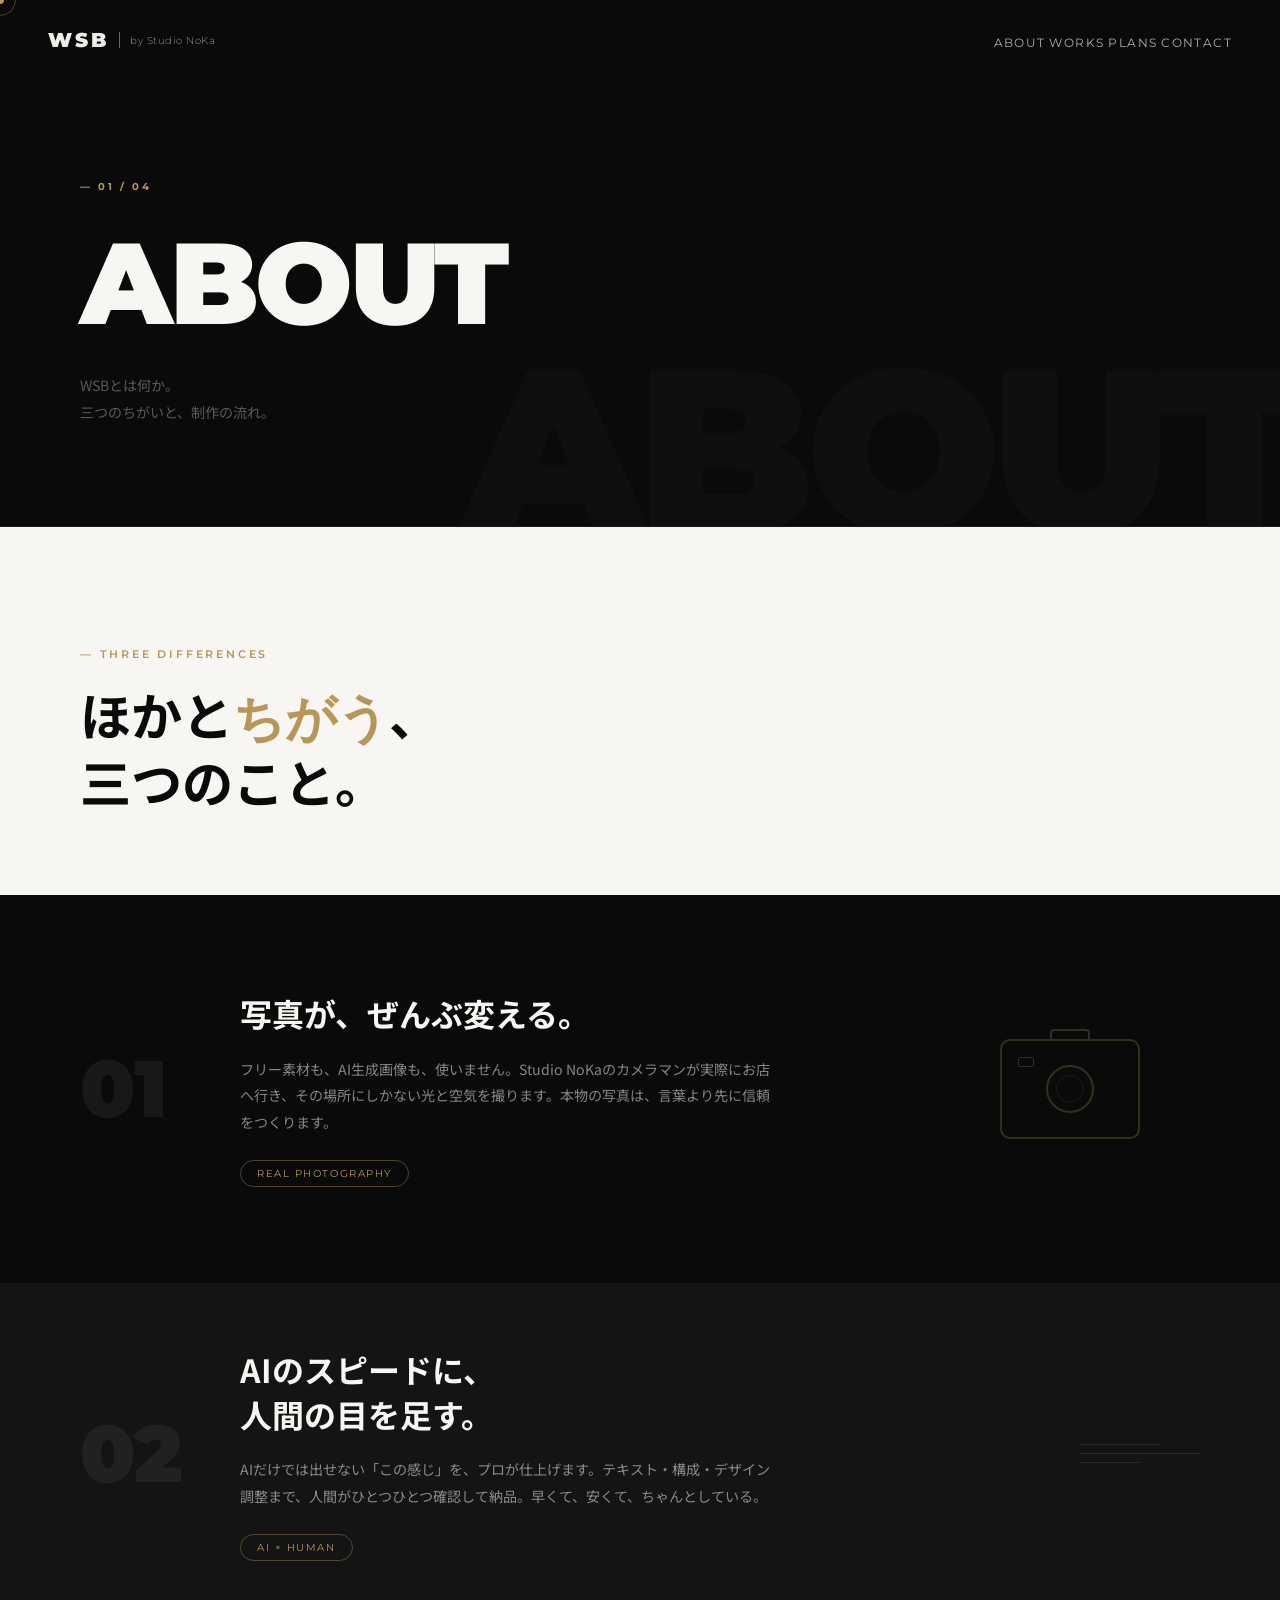
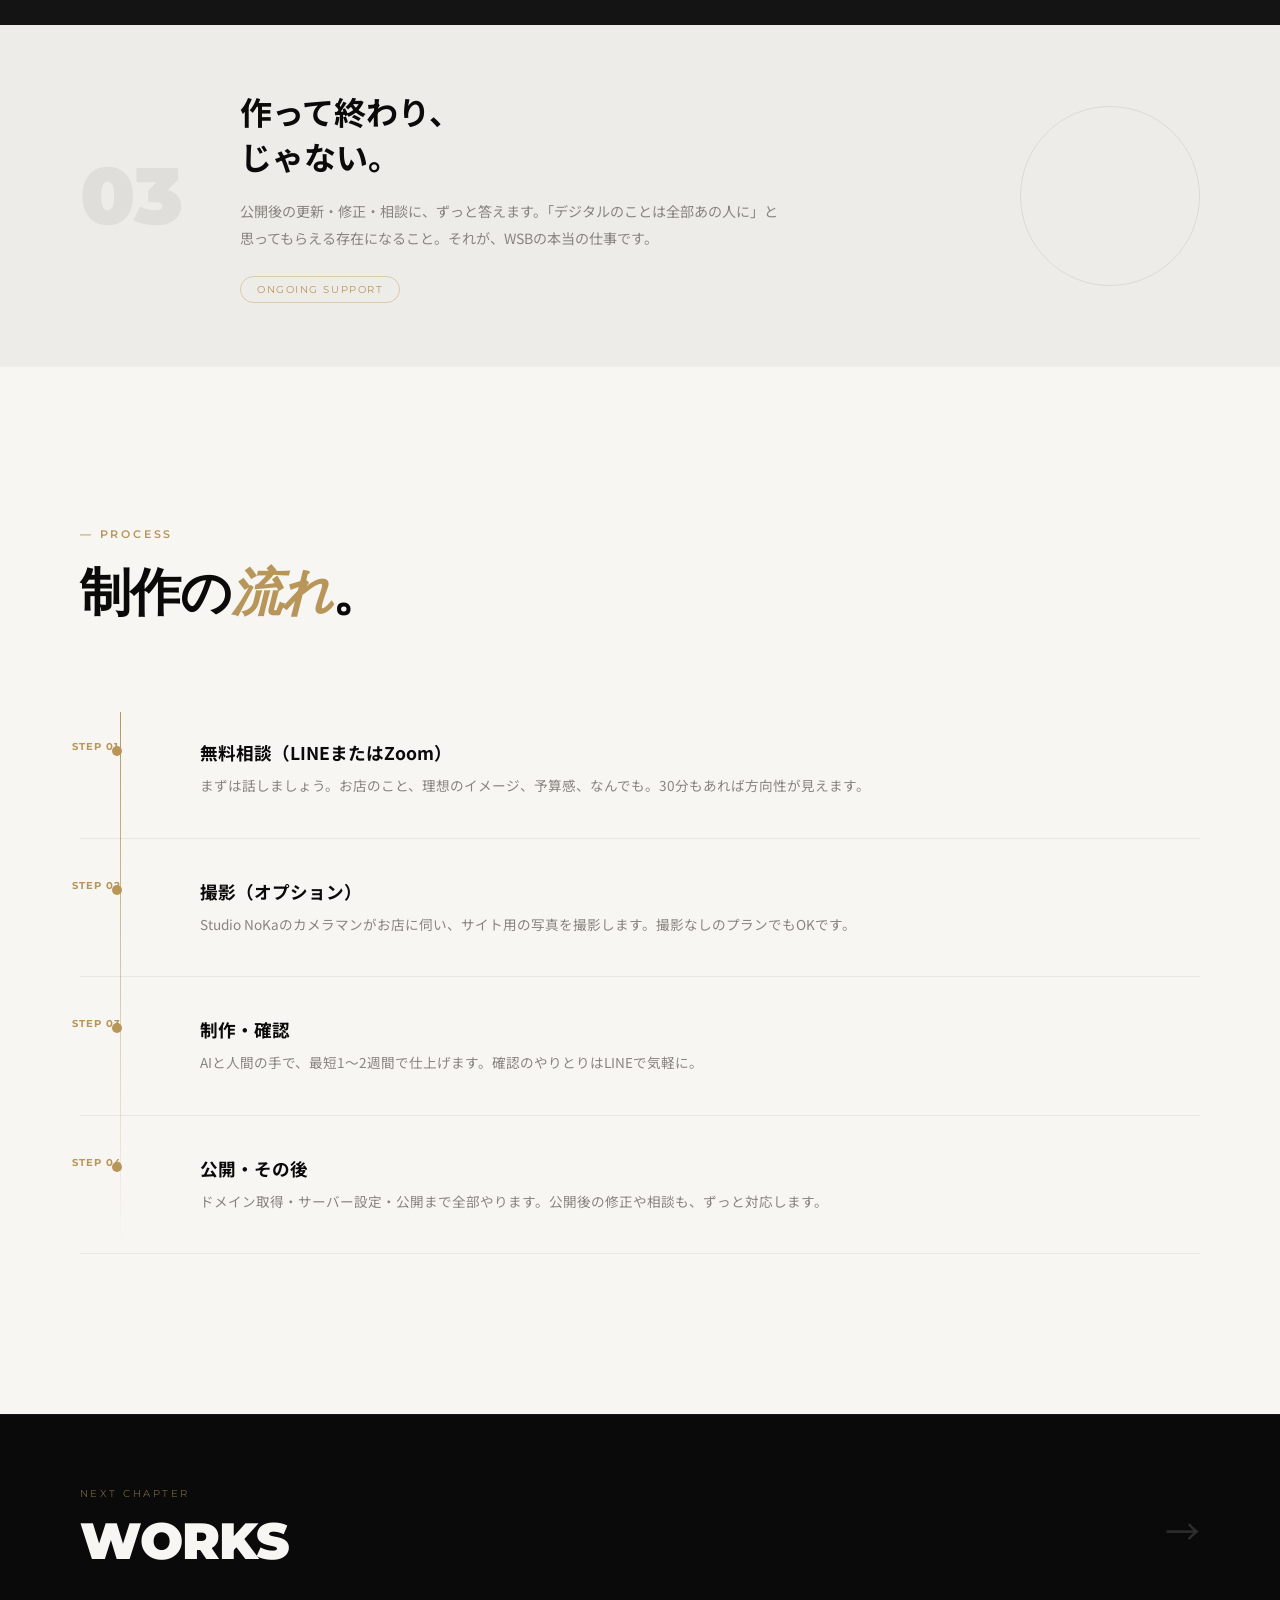
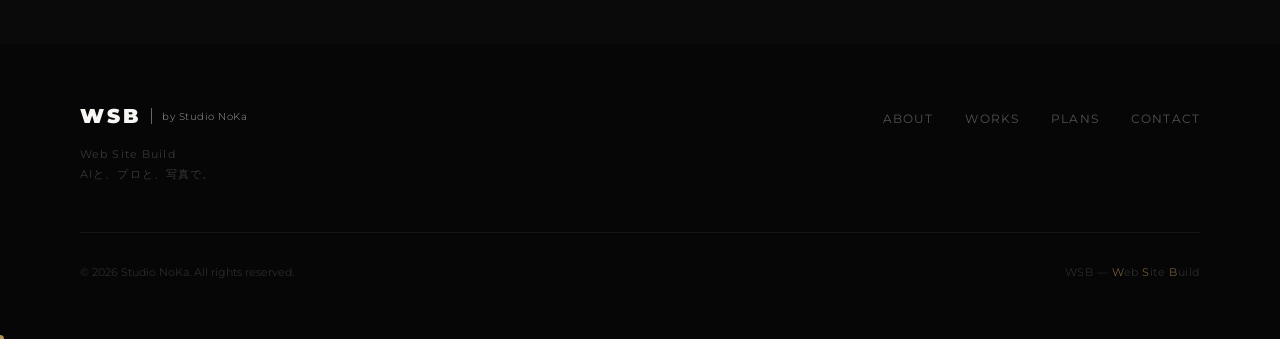
==== commit 2a3fb2e7: "fix: 各ページの outer 要素から reveal クラスを削除 親要素に reveal を直書きすると opacity:0 が子ごと隠すバグを修正。 script.js が JS 側で特定セレ" ====
--- a/about.html
+++ b/about.html
@@ -58,13 +58,13 @@
   <!-- ========== ABOUT: 3つのちがい ========== -->
   <section id="about">
 
-    <div class="about-header reveal">
+    <div class="about-header">
       <p class="section-eyebrow">— Three Differences</p>
       <h2>ほかと<em>ちがう</em>、<br>三つのこと。</h2>
     </div>
 
     <!-- 01 Photography -->
-    <div class="about-row about-row--dark reveal">
+    <div class="about-row about-row--dark">
       <div class="about-row-num">01</div>
       <div class="about-row-body">
         <h3>写真が、ぜんぶ変える。</h3>
@@ -82,7 +82,7 @@
     </div>
 
     <!-- 02 AI × Human -->
-    <div class="about-row about-row--accent reveal">
+    <div class="about-row about-row--accent">
       <div class="about-row-num">02</div>
       <div class="about-row-body">
         <h3>AIのスピードに、<br>人間の目を足す。</h3>
@@ -95,7 +95,7 @@
     </div>
 
     <!-- 03 Relationship -->
-    <div class="about-row about-row--light reveal">
+    <div class="about-row about-row--light">
       <div class="about-row-num">03</div>
       <div class="about-row-body">
         <h3>作って終わり、<br>じゃない。</h3>
@@ -108,7 +108,7 @@
   </section>
 
   <!-- ========== FLOW ========== -->
-  <section id="flow" class="reveal">
+  <section id="flow">
     <div class="flow-header">
       <p class="section-eyebrow">— Process</p>
       <h2>制作の<em>流れ</em>。</h2>
